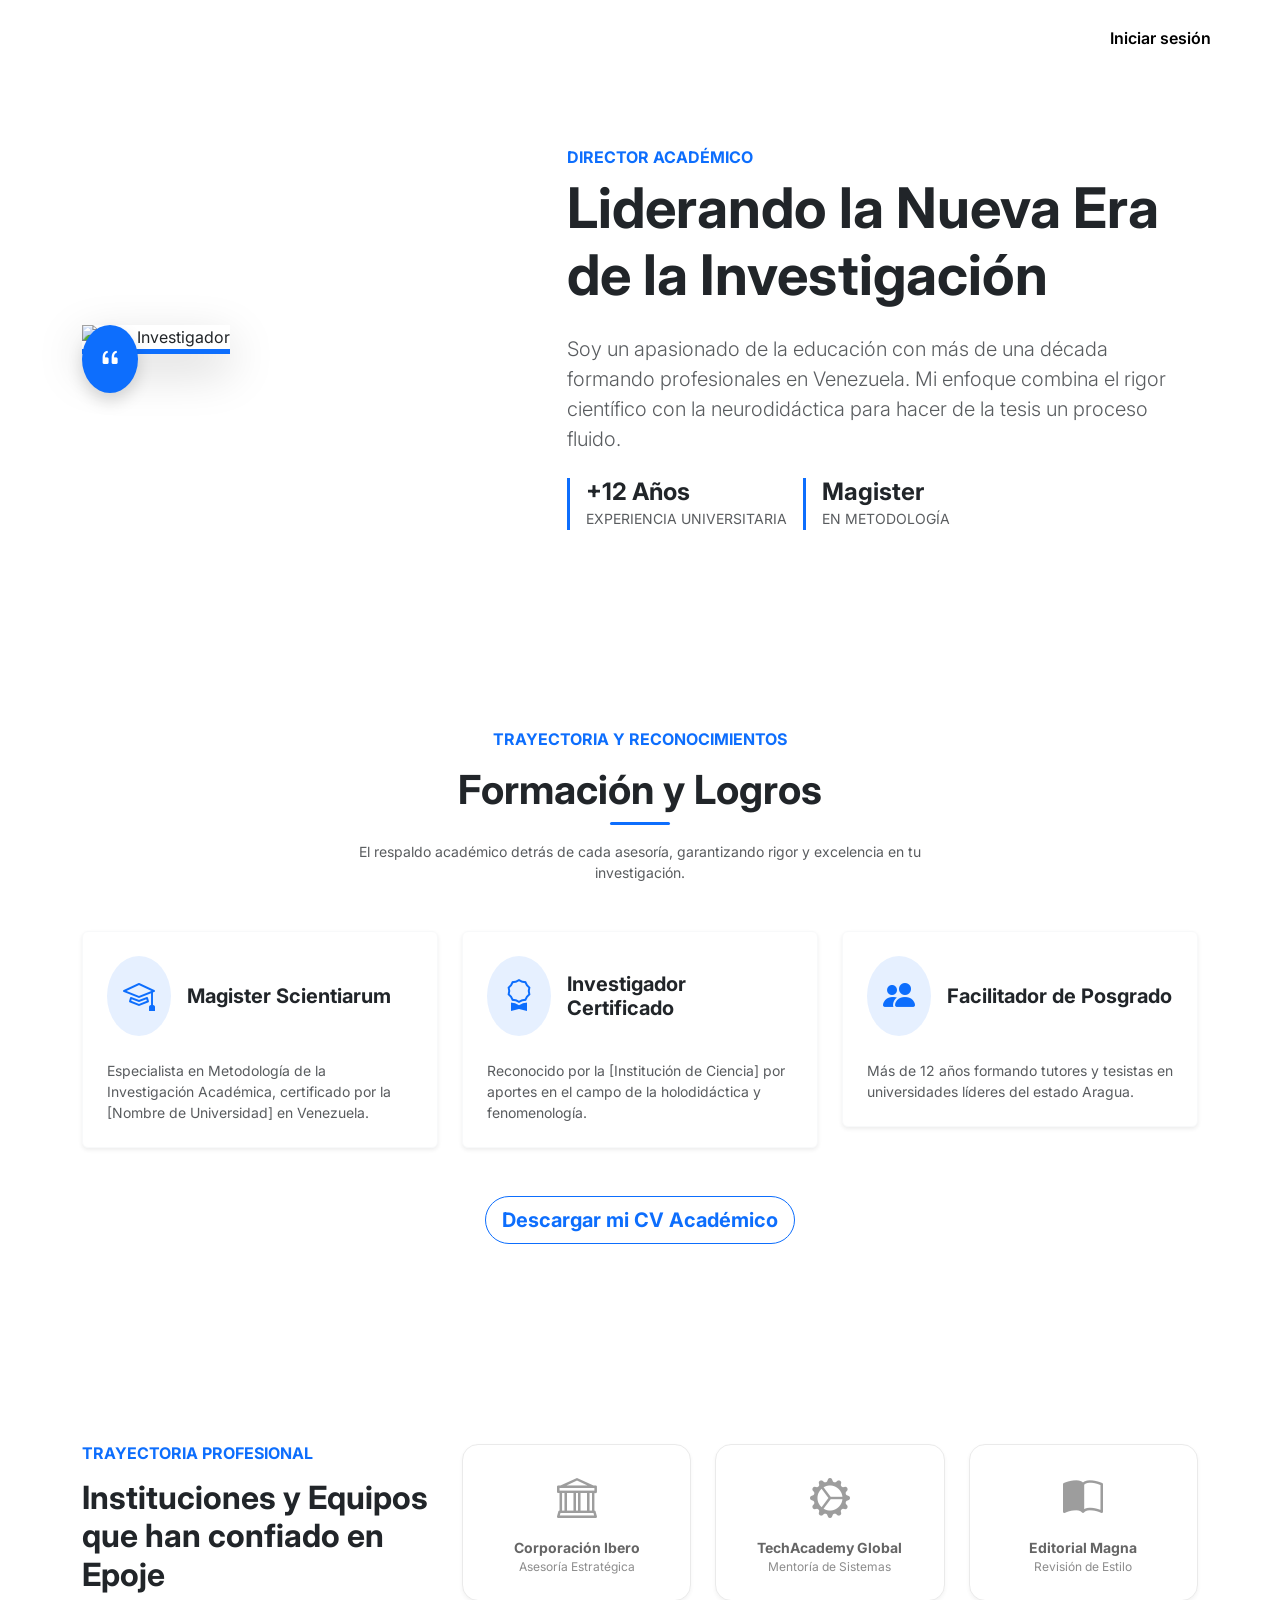
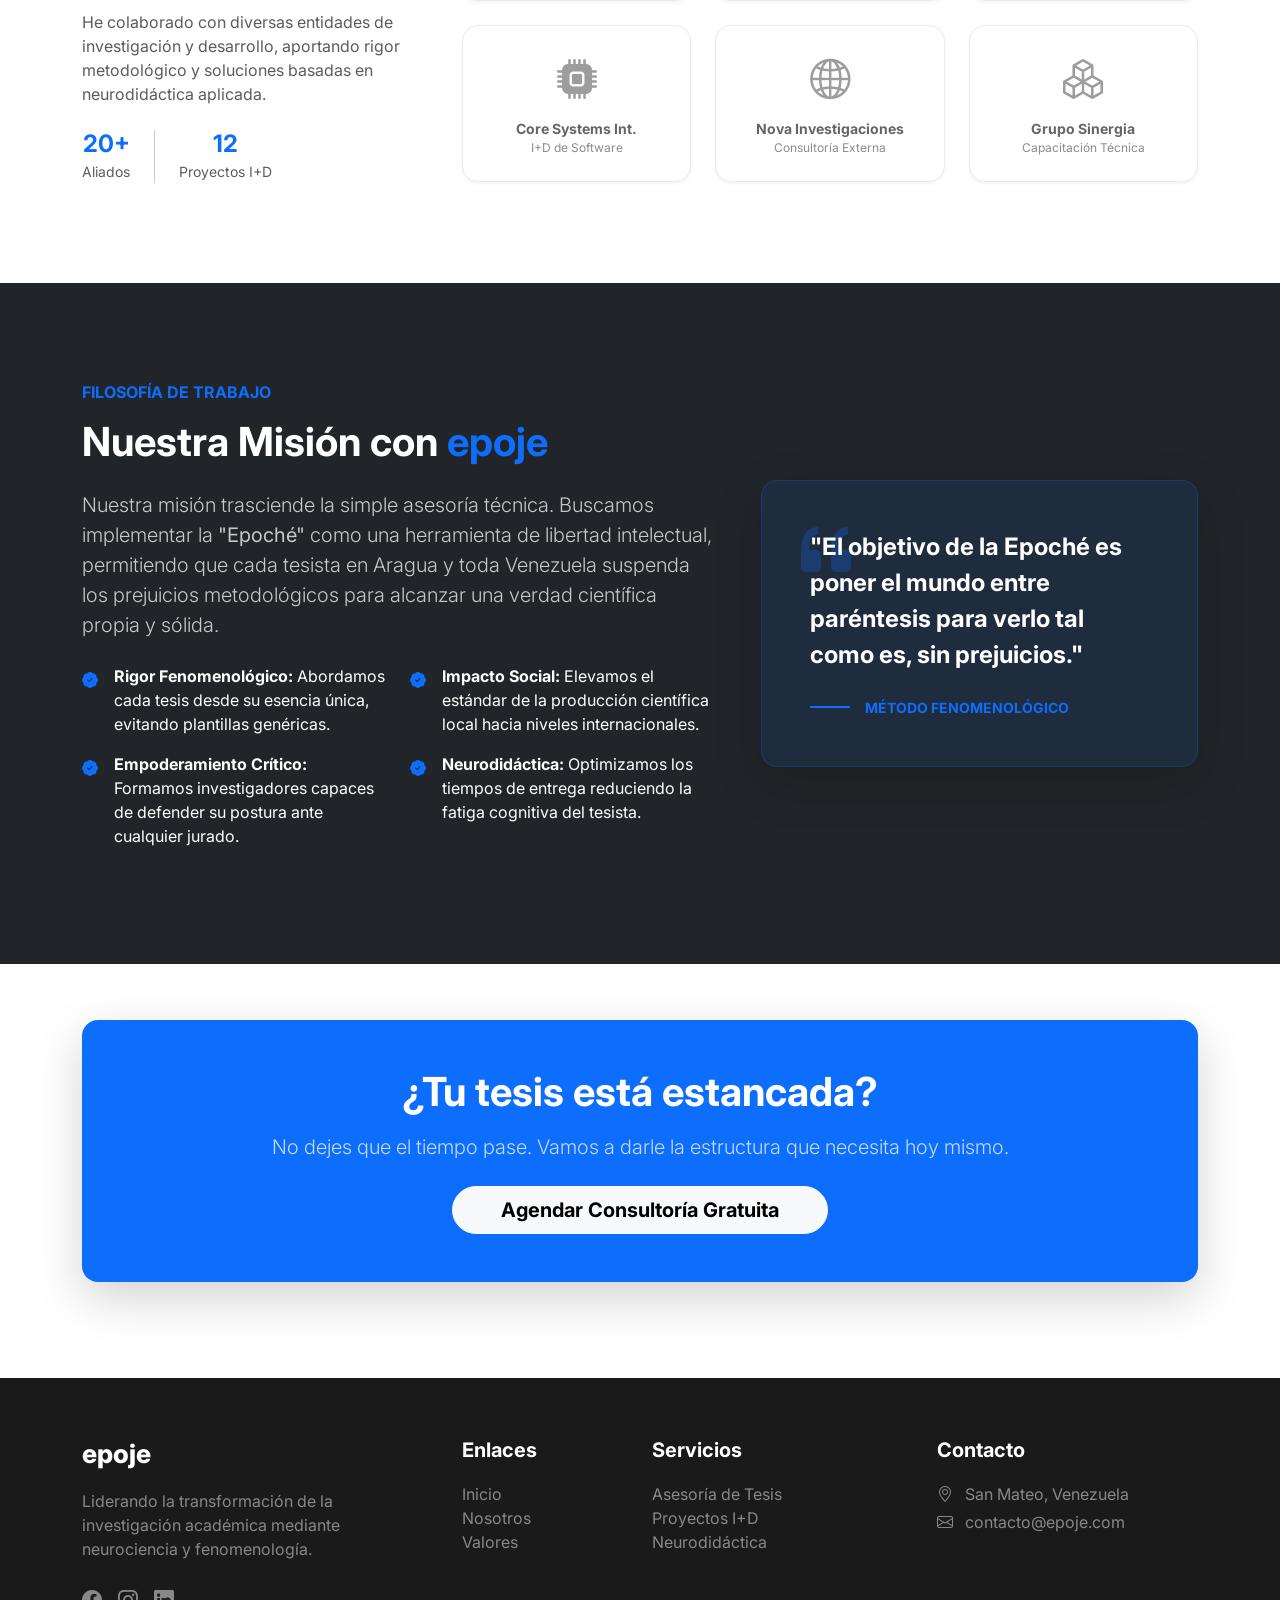
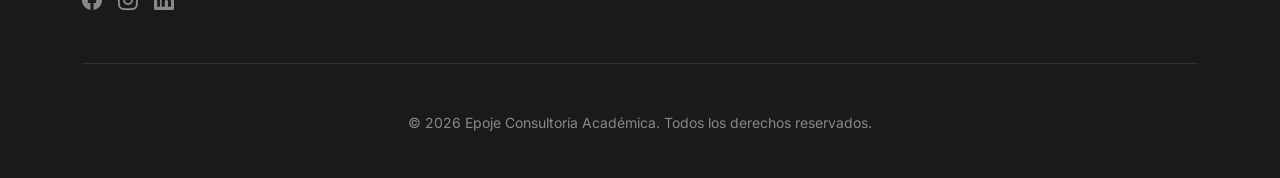
==== epoje/about.html @ 4987ef3f "Add files via upload" ====
<!DOCTYPE html>
<html lang="es">
<head>
    <meta charset="UTF-8">
    <meta name="viewport" content="width=device-width, initial-scale=1.0">
    <title>Epoje - Innovación Educativa</title>
    <link href="https://cdn.jsdelivr.net/npm/bootstrap@5.3.0/dist/css/bootstrap.min.css" rel="stylesheet">
    <link href="https://fonts.googleapis.com/css2?family=Inter:wght@400;600;800&display=swap" rel="stylesheet">
    <link rel="stylesheet" href="https://cdn.jsdelivr.net/npm/bootstrap-icons@1.11.1/font/bootstrap-icons.css">
    <link rel="stylesheet" href="css/style.css">

</head>
<body>

    <nav class="navbar navbar-expand-lg navbar-epoje fixed-top" id="mainNav">
        <div class="container-fluid">
            <a class="navbar-brand navbar-brand-epoje" href="#">epoje</a>

            <button class="navbar-toggler border-0 text-white" type="button" data-bs-toggle="collapse" data-bs-target="#navbarContent">
                <span class="navbar-toggler-icon" style="filter: invert(1);"></span>
            </button>

            <div class="collapse navbar-collapse" id="navbarContent">
                <ul class="navbar-nav ms-auto align-items-center">
                    <li class="nav-item"><a class="nav-link nav-link-modern px-3" href="index.html">Inicio</a></li>
                    <li class="nav-item"><a class="nav-link nav-link-modern px-3" href="about.html">Sobre mí</a></li>
                    <li class="nav-item"><a class="nav-link nav-link-modern px-3" href="contact.html">Contáctanos</a></li>
                    <li class="nav-item ms-lg-3">
                        <a href="login.html" href="nav-link">
                            <button class="btn btn-nav px-4 py-2">Iniciar sesión</button>
                        </a>
                    </li>
                </ul>
            </div>
        </div>
    </nav>

    <section class="section-padding bg-white mt-5 fade-in-up">
        <div class="container">
            <div class="row g-5 align-items-center">
                <div class="col-lg-5">
                    <div class="position-relative">
                        <img src="https://images.unsplash.com/photo-1472099645785-5658abf4ff4e?q=80&w=800" 
                        alt="Msc. Investigador" class="img-fluid rounded-custom shadow-lg border-bottom border-primary border-5">
                        <div class="position-absolute top-0 start-0 bg-primary rounded-circle p-3 mt-n3 ms-n3 shadow">
                            <i class="bi bi-quote text-white fs-4"></i>
                        </div>
                    </div>
                </div>
                <div class="col-lg-7">
                    <h6 class="text-primary fw-bold text-uppercase ls-2">Director Académico</h6>
                    <h1 class="display-4 fw-bold mb-4">Liderando la Nueva Era de la Investigación</h1>
                    <p class="lead text-muted mb-4">Soy un apasionado de la educación con más de una década formando profesionales en Venezuela. Mi enfoque combina el rigor científico con la neurodidáctica para hacer de la tesis un proceso fluido.</p>
                    <div class="d-flex gap-3">
                        <div class="border-start border-primary border-3 ps-3">
                            <span class="d-block h4 fw-bold mb-0">+12 Años</span>
                            <small class="text-muted text-uppercase">Experiencia Universitaria</small>
                        </div>
                        <div class="border-start border-primary border-3 ps-3">
                            <span class="d-block h4 fw-bold mb-0">Magister</span>
                            <small class="text-muted text-uppercase">En Metodología</small>
                        </div>
                    </div>
                </div>
            </div>
        </div>
    </section>



    <section class="section-padding bg-white"> 

        <div class="container text-center mb-5">
            <h6 class="text-primary fw-bold text-uppercase mb-3">Trayectoria y Reconocimientos</h6>
            <h2 class="display-6 fw-bold text-dark">Formación y Logros</h2>
            <div class="mx-auto bg-primary rounded" style="width: 60px; height: 3px;"></div>
            <p class="text-muted mt-3 mx-auto small" style="max-width: 600px;">El respaldo académico detrás de cada asesoría, garantizando rigor y excelencia en tu investigación.</p>
        </div>

        <div class="container">
            <div class="row g-4 justify-content-center">
                <div class="col-md-4">
                    <div class="card border border-light shadow-sm p-4 hover-lift bg-white">
                        <div class="d-flex align-items-center mb-4">
                            <div class="bg-primary bg-opacity-10 rounded-circle p-3 me-3">
                                <i class="bi bi-mortarboard fs-2 text-primary"></i>
                            </div>
                            <h5 class="fw-bold mb-0 text-dark">Magister Scientiarum</h5>
                        </div>
                        <p class="text-muted small mb-0">Especialista en Metodología de la Investigación Académica, certificado por la [Nombre de Universidad] en Venezuela.</p>
                    </div>
                </div>

                <div class="col-md-4">
                    <div class="card border border-light shadow-sm p-4 hover-lift bg-white">
                        <div class="d-flex align-items-center mb-4">
                            <div class="bg-primary bg-opacity-10 rounded-circle p-3 me-3">
                                <i class="bi bi-award fs-2 text-primary"></i>
                            </div>
                            <h5 class="fw-bold mb-0 text-dark">Investigador Certificado</h5>
                        </div>
                        <p class="text-muted small mb-0">Reconocido por la [Institución de Ciencia] por aportes en el campo de la holodidáctica y fenomenología.</p>
                    </div>
                </div>

                <div class="col-md-4">
                    <div class="card border border-light shadow-sm p-4 hover-lift bg-white">
                        <div class="d-flex align-items-center mb-4">
                            <div class="bg-primary bg-opacity-10 rounded-circle p-3 me-3">
                                <i class="bi bi-people-fill fs-2 text-primary"></i>
                            </div>
                            <h5 class="fw-bold mb-0 text-dark">Facilitador de Posgrado</h5>
                        </div>
                        <p class="text-muted small mb-0">Más de 12 años formando tutores y tesistas en universidades líderes del estado Aragua.</p>
                    </div>
                </div>
            </div>

            <div class="text-center mt-5">
                <a href="#" class="btn btn-outline-primary btn-lg rounded-pill fw-bold">Descargar mi CV Académico</a>
            </div>
        </div>
    </section>


    <section class="section-padding bg-white">
        <div class="container">
            <div class="row align-items-center">
                <div class="col-lg-4 text-center text-lg-start mb-5 mb-lg-0">
                    <h6 class="text-primary fw-bold text-uppercase mb-3">Trayectoria Profesional</h6>
                    <h2 class="fw-bold text-dark">Instituciones y Equipos que han confiado en Epoje</h2>
                    <p class="text-muted mt-3">He colaborado con diversas entidades de investigación y desarrollo, aportando rigor metodológico y soluciones basadas en neurodidáctica aplicada.</p>
                    <div class="d-flex justify-content-center justify-content-lg-start gap-3 mt-4">
                        <div class="text-center">
                            <h4 class="fw-bold mb-0 text-primary">20+</h4>
                            <small class="text-muted">Aliados</small>
                        </div>
                        <div class="vr mx-2"></div>
                        <div class="text-center">
                            <h4 class="fw-bold mb-0 text-primary">12</h4>
                            <small class="text-muted">Proyectos I+D</small>
                        </div>
                    </div>
                </div>

                <div class="col-lg-8">
                    <div class="row g-4 justify-content-center">
                        <div class="col-6 col-md-4">
                            <div class="p-4 border rounded-4 text-center hover-lift bg-white h-100 d-flex flex-column justify-content-center align-items-center grayscale-filter shadow-sm">
                                <i class="bi bi-bank fs-1 mb-2 text-secondary"></i>
                                <span class="fw-bold small text-dark d-block">Corporación Ibero</span>
                                <small class="text-muted" style="font-size: 0.75rem;">Asesoría Estratégica</small>
                            </div>
                        </div>

                        <div class="col-6 col-md-4">
                            <div class="p-4 border rounded-4 text-center hover-lift bg-white h-100 d-flex flex-column justify-content-center align-items-center grayscale-filter shadow-sm">
                                <i class="bi bi-gear-wide-connected fs-1 mb-2 text-secondary"></i>
                                <span class="fw-bold small text-dark d-block">TechAcademy Global</span>
                                <small class="text-muted" style="font-size: 0.75rem;">Mentoría de Sistemas</small>
                            </div>
                        </div>

                        <div class="col-6 col-md-4">
                            <div class="p-4 border rounded-4 text-center hover-lift bg-white h-100 d-flex flex-column justify-content-center align-items-center grayscale-filter shadow-sm">
                                <i class="bi bi-book-half fs-1 mb-2 text-secondary"></i>
                                <span class="fw-bold small text-dark d-block">Editorial Magna</span>
                                <small class="text-muted" style="font-size: 0.75rem;">Revisión de Estilo</small>
                            </div>
                        </div>

                        <div class="col-6 col-md-4">
                            <div class="p-4 border rounded-4 text-center hover-lift bg-white h-100 d-flex flex-column justify-content-center align-items-center grayscale-filter shadow-sm">
                                <i class="bi bi-cpu-fill fs-1 mb-2 text-secondary"></i>
                                <span class="fw-bold small text-dark d-block">Core Systems Int.</span>
                                <small class="text-muted" style="font-size: 0.75rem;">I+D de Software</small>
                            </div>
                        </div>

                        <div class="col-6 col-md-4">
                            <div class="p-4 border rounded-4 text-center hover-lift bg-white h-100 d-flex flex-column justify-content-center align-items-center grayscale-filter shadow-sm">
                                <i class="bi bi-globe2 fs-1 mb-2 text-secondary"></i>
                                <span class="fw-bold small text-dark d-block">Nova Investigaciones</span>
                                <small class="text-muted" style="font-size: 0.75rem;">Consultoría Externa</small>
                            </div>
                        </div>

                        <div class="col-6 col-md-4">
                            <div class="p-4 border rounded-4 text-center hover-lift bg-white h-100 d-flex flex-column justify-content-center align-items-center grayscale-filter shadow-sm">
                                <i class="bi bi-boxes fs-1 mb-2 text-secondary"></i>
                                <span class="fw-bold small text-dark d-block">Grupo Sinergia</span>
                                <small class="text-muted" style="font-size: 0.75rem;">Capacitación Técnica</small>
                            </div>
                        </div>
                    </div>
                </div>
            </div>
        </div>
    </section>


    <section class="section-padding bg-dark text-white">
        <div class="container">
            <div class="row align-items-center g-5">
                <div class="col-lg-7">
                    <h6 class="text-primary fw-bold text-uppercase mb-3">Filosofía de Trabajo</h6>
                    <h2 class="display-6 fw-bold mb-4">Nuestra Misión con <span class="text-primary text-lowercase">epoje</span></h2>

                    <p class="opacity-75 mb-4 lead">
                        Nuestra misión trasciende la simple asesoría técnica. Buscamos implementar la <strong>"Epoché"</strong> como una herramienta de libertad intelectual, permitiendo que cada tesista en Aragua y toda Venezuela suspenda los prejuicios metodológicos para alcanzar una verdad científica propia y sólida.
                    </p>

                    <div class="row g-4">
                        <div class="col-md-6">
                            <ul class="list-unstyled">
                                <li class="mb-3 d-flex align-items-start">
                                    <i class="bi bi-patch-check-fill text-primary me-3 mt-1"></i>
                                    <span><strong>Rigor Fenomenológico:</strong> Abordamos cada tesis desde su esencia única, evitando plantillas genéricas.</span>
                                </li>
                                <li class="mb-3 d-flex align-items-start">
                                    <i class="bi bi-patch-check-fill text-primary me-3 mt-1"></i>
                                    <span><strong>Empoderamiento Crítico:</strong> Formamos investigadores capaces de defender su postura ante cualquier jurado.</span>
                                </li>
                            </ul>
                        </div>
                        <div class="col-md-6">
                            <ul class="list-unstyled">
                                <li class="mb-3 d-flex align-items-start">
                                    <i class="bi bi-patch-check-fill text-primary me-3 mt-1"></i>
                                    <span><strong>Impacto Social:</strong> Elevamos el estándar de la producción científica local hacia niveles internacionales.</span>
                                </li>
                                <li class="mb-3 d-flex align-items-start">
                                    <i class="bi bi-patch-check-fill text-primary me-3 mt-1"></i>
                                    <span><strong>Neurodidáctica:</strong> Optimizamos los tiempos de entrega reduciendo la fatiga cognitiva del tesista.</span>
                                </li>
                            </ul>
                        </div>
                    </div>
                </div>

                <div class="col-lg-5">
                    <div class="p-5 bg-primary bg-opacity-10 rounded-4 border border-primary border-opacity-25 shadow-lg position-relative">
                        <i class="bi bi-quote text-primary opacity-25 position-absolute top-0 start-0 m-4 display-1"></i>
                        <div class="position-relative z-1">
                            <h4 class="fw-bold lh-base mb-4">"El objetivo de la Epoché es poner el mundo entre paréntesis para verlo tal como es, sin prejuicios."</h4>
                            <div class="d-flex align-items-center">
                                <div class="bg-primary" style="width: 40px; height: 2px; margin-right: 15px;"></div>
                                <p class="mb-0 text-primary fw-bold text-uppercase small ls-2">Método Fenomenológico</p>
                            </div>
                        </div>
                    </div>
                </div>
            </div>
        </div>
    </section>

    <section class="my-5 pb-5 pt-2 fade-in-up">
        <div class="container">
            <div class="bg-primary p-5 rounded-4 text-center text-white shadow-lg">
                <h2 class="display-6 fw-bold mb-3">¿Tu tesis está estancada?</h2>
                <p class="lead opacity-75 mb-4">No dejes que el tiempo pase. Vamos a darle la estructura que necesita hoy mismo.</p>
                <a href="https://wa.me/58XXXXXXXXXX" class="btn btn-light btn-lg rounded-pill px-5 fw-bold hover-lift">
                    Agendar Consultoría Gratuita
                </a>
            </div>
        </div>
    </section>

    <footer style="height:400px;">
        <div class="container">
            <div class="row g-4">
                <div class="col-lg-4">
                    <h5 class="navbar-brand-epoje text-white">epoje</h5>
                    <p class="pe-lg-5">Liderando la transformación de la investigación académica mediante neurociencia y fenomenología.</p>
                    <div class="d-flex gap-3 fs-5 mt-4">
                        <a href="#"><i class="bi bi-facebook"></i></a>
                        <a href="#"><i class="bi bi-instagram"></i></a>
                        <a href="#"><i class="bi bi-linkedin"></i></a>
                    </div>
                </div>
                <div class="col-6 col-lg-2">
                    <h5>Enlaces</h5>
                    <ul class="list-unstyled">
                        <li><a href="#inicio">Inicio</a></li>
                        <li><a href="#nosotros">Nosotros</a></li>
                        <li><a href="#valores">Valores</a></li>
                    </ul>
                </div>
                <div class="col-6 col-lg-3">
                    <h5>Servicios</h5>
                    <ul class="list-unstyled">
                        <li><a href="#">Asesoría de Tesis</a></li>
                        <li><a href="#">Proyectos I+D</a></li>
                        <li><a href="#">Neurodidáctica</a></li>
                    </ul>
                </div>
                <div class="col-lg-3">
                    <h5>Contacto</h5>
                    <p class="mb-1"><i class="bi bi-geo-alt me-2"></i> San Mateo, Venezuela</p>
                    <p class="mb-1"><i class="bi bi-envelope me-2"></i> contacto@epoje.com</p>
                </div>
            </div>
            <hr class="my-5 border-secondary">
            <div class="text-center small">
                <p>&copy; 2026 Epoje Consultoría Académica. Todos los derechos reservados.</p>
            </div>
        </div>
    </footer>

    <script src="https://cdn.jsdelivr.net/npm/bootstrap@5.3.0/dist/js/bootstrap.bundle.min.js"></script>

    <script src="js/main.js"></script>
</body>
</html>
---- epoje/css/style.css ----
:root {
    --navbar-height: 75px;
    --brand-dark: #1a1a1b;
    --accent-blue: #0061ff;
}

body { font-family: 'Inter', sans-serif; overflow-x: hidden; }

/* --- NAVBAR --- */
.navbar-epoje {
    height: var(--navbar-height);
    transition: all 0.4s ease-in-out;
    padding: 0 2rem;
    background-color: transparent;
}
.navbar-brand-epoje {
    font-size: 26px;
    font-weight: 800;
    color: #ffffff !important;
    transition: color 0.4s;
}
.nav-link-modern {
    color: rgba(255,255,255,0.9) !important;
    font-weight: 500;
    transition: color 0.4s;
}
.btn-nav {
    background-color: #ffffff;
    color: #000;
    border-radius: 8px;
    font-weight: 600;
    transition: all 0.4s;
}

/* --- NAVBAR SCROLLED --- */
.navbar-epoje.scrolled {
    background-color: rgba(255, 255, 255, 0.98);
    height: 65px;
    box-shadow: 0 4px 20px rgba(0,0,0,0.08);
    border-bottom: 1px solid #eee;
}
.navbar-epoje.scrolled .navbar-brand-epoje,
.navbar-epoje.scrolled .nav-link-modern {
    color: var(--brand-dark) !important;
}
.navbar-epoje.scrolled .btn-nav {
    background-color: var(--brand-dark);
    color: #ffffff;
}

/* --- HERO CARRUSEL --- */
.carousel-item { height: 100vh; background: no-repeat center center scroll; background-size: cover; }
.carousel-overlay { position: absolute; top: 0; left: 0; width: 100%; height: 100%; background: rgba(0, 0, 0, 0.55); }
.carousel-caption { z-index: 10; bottom: 30%; }
.carousel-caption h2 { font-size: clamp(2.5rem, 5vw, 4.5rem); font-weight: 800; letter-spacing: -2px; }

/* --- SECCIONES DE CONTENIDO --- */
.section-padding { padding: 100px 0; }
.card-value {
    border: none;
    border-radius: 16px;
    transition: transform 0.3s ease, box-shadow 0.3s ease;
    height: 100%;
    background: #f8f9fa;
}
.card-value:hover {
    transform: translateY(-10px);
    box-shadow: 0 20px 40px rgba(0,0,0,0.05);
    background: #fff;
}
.icon-box {
    width: 60px;
    height: 60px;
    background: var(--brand-dark);
    color: white;
    display: flex;
    align-items: center;
    justify-content: center;
    border-radius: 12px;
    margin-bottom: 20px;
}

/* Efecto para que los logos se vean elegantes */
.grayscale-filter {
    filter: grayscale(100%);
    opacity: 0.7;
    transition: all 0.3s ease;
}
.grayscale-filter:hover {
    filter: grayscale(0%);
    opacity: 1;
    border-color: var(--bs-primary) !important;
}
.grayscale-filter i {
    transition: color 0.3s ease;
}
.grayscale-filter:hover i {
    color: var(--bs-primary) !important;
}

/* --- FOOTER --- */
footer { background-color: var(--brand-dark); color: #888; padding: 60px 0 30px; }
footer h5 { color: #fff; font-weight: 700; margin-bottom: 20px; }
footer a { color: #888; text-decoration: none; transition: 0.3s; }
footer a:hover { color: #fff; }

@media (max-width: 991px) {
    .navbar-collapse { background: white; padding: 1.5rem; border-radius: 12px; margin-top: 10px; }
    .nav-link-modern { color: var(--brand-dark) !important; margin-bottom: 10px; }
}

.hover-lift {
    transition: transform 0.3s ease, shadow 0.3s ease;
}
.hover-lift:hover {
    transform: translateY(-10px);
    box-shadow: 0 1rem 3rem rgba(0,0,0,.175)!important;
}
.fade-in-up {
    animation: fadeInUp 0.8s ease-out forwards;
}
@keyframes fadeInUp {
    from { opacity: 0; transform: translateY(30px); }
    to { opacity: 1; transform: translateY(0); }
}
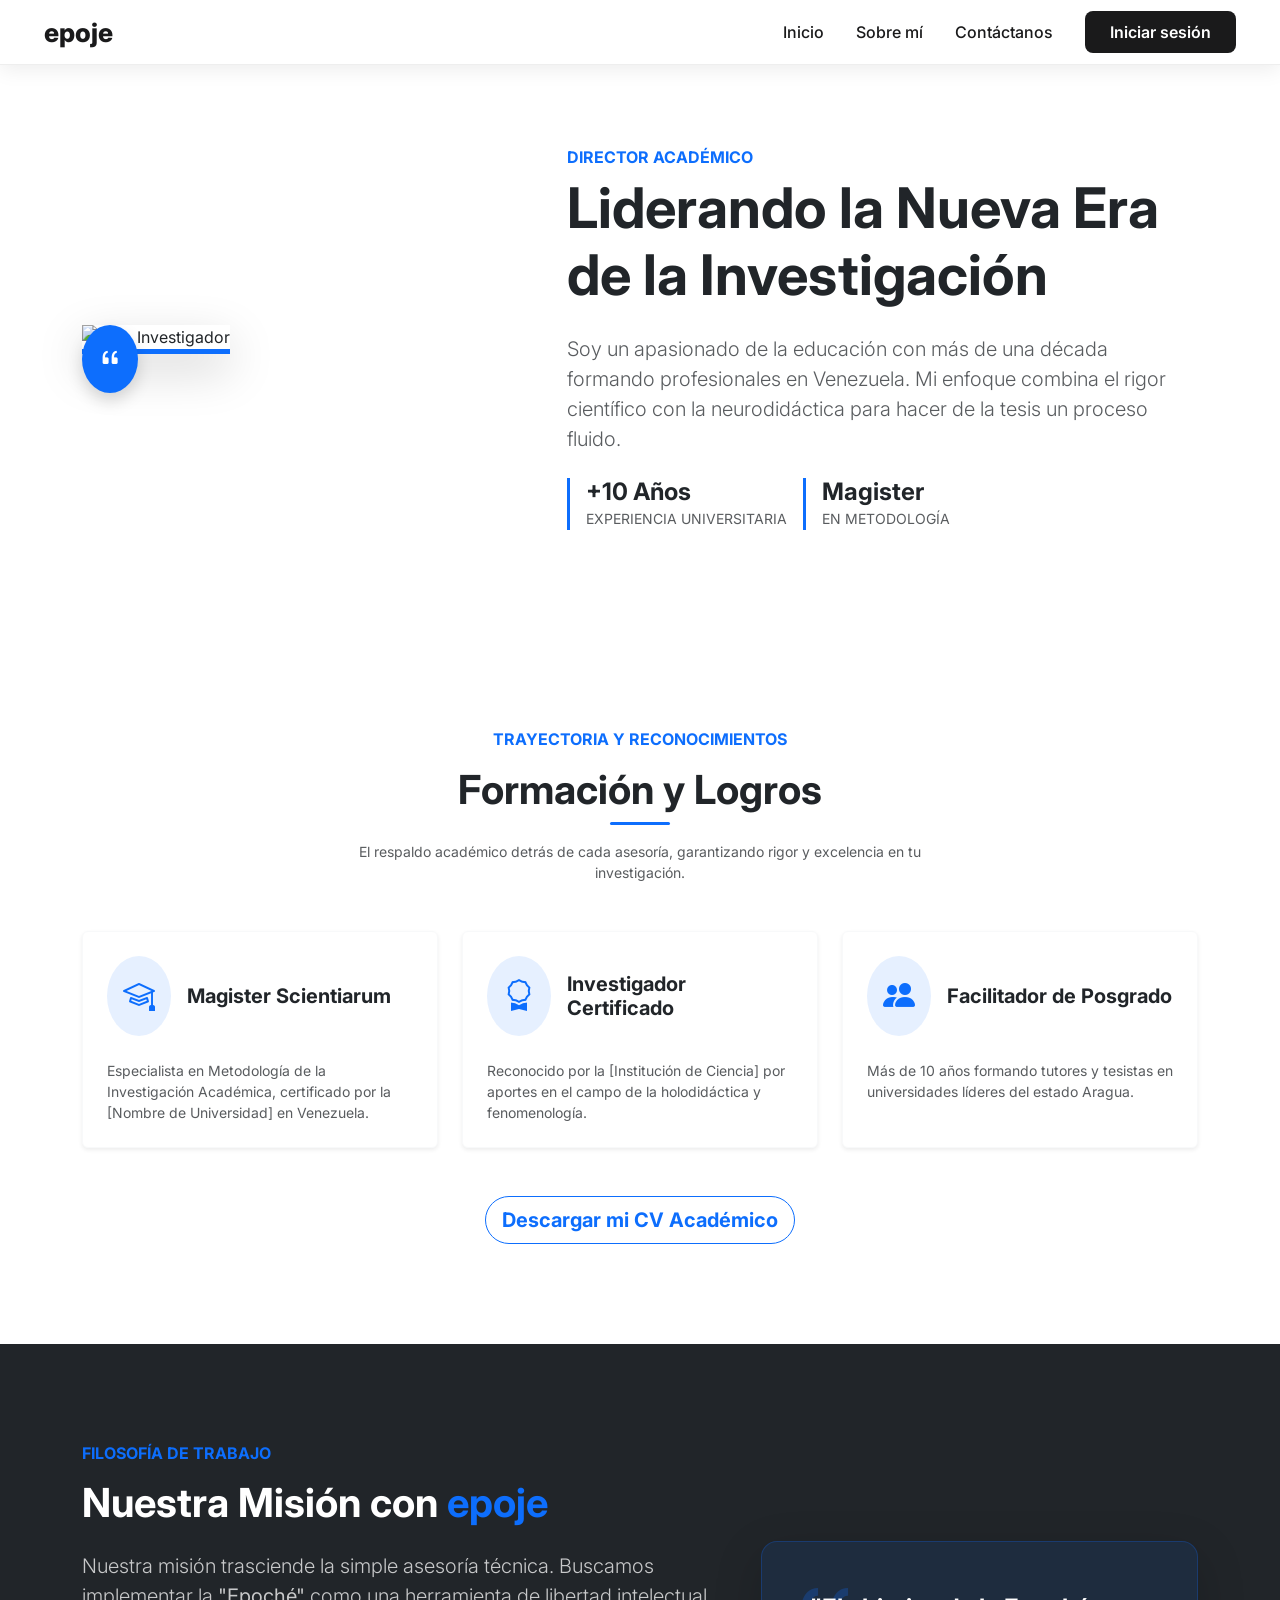
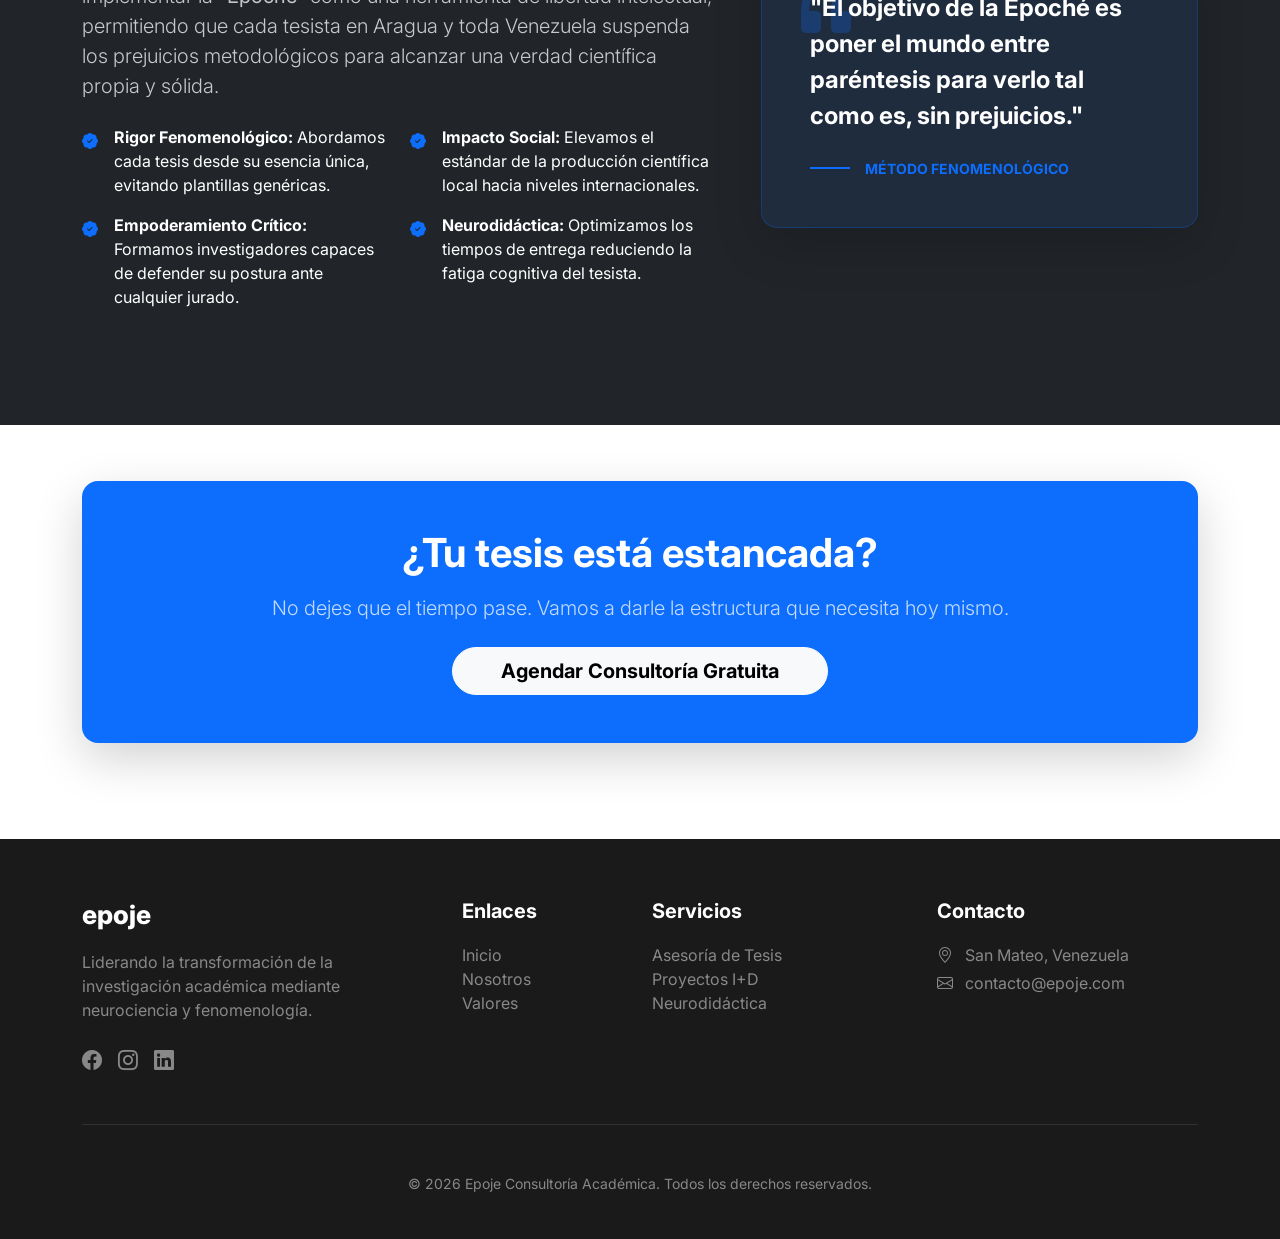
==== commit 1d25772e: "Add files via upload" ====
--- a/epoje/about.html
+++ b/epoje/about.html
@@ -7,12 +7,13 @@
     <link href="https://cdn.jsdelivr.net/npm/bootstrap@5.3.0/dist/css/bootstrap.min.css" rel="stylesheet">
     <link href="https://fonts.googleapis.com/css2?family=Inter:wght@400;600;800&display=swap" rel="stylesheet">
     <link rel="stylesheet" href="https://cdn.jsdelivr.net/npm/bootstrap-icons@1.11.1/font/bootstrap-icons.css">
+    <link href="https://unpkg.com/aos@2.3.1/dist/aos.css" rel="stylesheet">
     <link rel="stylesheet" href="css/style.css">
 
 </head>
 <body>
 
-    <nav class="navbar navbar-expand-lg navbar-epoje fixed-top" id="mainNav">
+    <nav class="navbar navbar-expand-lg navbar-epoje fixed-top scrolled" id="mainNav">
         <div class="container-fluid">
             <a class="navbar-brand navbar-brand-epoje" href="#">epoje</a>
 
@@ -35,28 +36,28 @@
         </div>
     </nav>
 
-    <section class="section-padding bg-white mt-5 fade-in-up">
+    <section class="section-padding bg-white mt-5">
         <div class="container">
             <div class="row g-5 align-items-center">
-                <div class="col-lg-5">
+                <div class="col-lg-5" data-aos="fade-right">
                     <div class="position-relative">
                         <img src="https://images.unsplash.com/photo-1472099645785-5658abf4ff4e?q=80&w=800" 
                         alt="Msc. Investigador" class="img-fluid rounded-custom shadow-lg border-bottom border-primary border-5">
-                        <div class="position-absolute top-0 start-0 bg-primary rounded-circle p-3 mt-n3 ms-n3 shadow">
+                        <div class="position-absolute top-0 start-0 bg-primary rounded-circle p-3 mt-n3 ms-n3 shadow" data-aos="zoom-in" data-aos-delay="400">
                             <i class="bi bi-quote text-white fs-4"></i>
                         </div>
                     </div>
                 </div>
-                <div class="col-lg-7">
+                <div class="col-lg-7" data-aos="fade-left">
                     <h6 class="text-primary fw-bold text-uppercase ls-2">Director Académico</h6>
                     <h1 class="display-4 fw-bold mb-4">Liderando la Nueva Era de la Investigación</h1>
                     <p class="lead text-muted mb-4">Soy un apasionado de la educación con más de una década formando profesionales en Venezuela. Mi enfoque combina el rigor científico con la neurodidáctica para hacer de la tesis un proceso fluido.</p>
                     <div class="d-flex gap-3">
-                        <div class="border-start border-primary border-3 ps-3">
-                            <span class="d-block h4 fw-bold mb-0">+12 Años</span>
+                        <div class="border-start border-primary border-3 ps-3" data-aos="fade-up" data-aos-delay="200">
+                            <span class="d-block h4 fw-bold mb-0">+10 Años</span>
                             <small class="text-muted text-uppercase">Experiencia Universitaria</small>
                         </div>
-                        <div class="border-start border-primary border-3 ps-3">
+                        <div class="border-start border-primary border-3 ps-3" data-aos="fade-up" data-aos-delay="400">
                             <span class="d-block h4 fw-bold mb-0">Magister</span>
                             <small class="text-muted text-uppercase">En Metodología</small>
                         </div>
@@ -66,11 +67,8 @@
         </div>
     </section>
 
-
-
     <section class="section-padding bg-white"> 
-
-        <div class="container text-center mb-5">
+        <div class="container text-center mb-5" data-aos="fade-up">
             <h6 class="text-primary fw-bold text-uppercase mb-3">Trayectoria y Reconocimientos</h6>
             <h2 class="display-6 fw-bold text-dark">Formación y Logros</h2>
             <div class="mx-auto bg-primary rounded" style="width: 60px; height: 3px;"></div>
@@ -79,8 +77,8 @@
 
         <div class="container">
             <div class="row g-4 justify-content-center">
-                <div class="col-md-4">
-                    <div class="card border border-light shadow-sm p-4 hover-lift bg-white">
+                <div class="col-md-4" data-aos="fade-up" data-aos-delay="100">
+                    <div class="card border border-light shadow-sm p-4 hover-lift bg-white h-100">
                         <div class="d-flex align-items-center mb-4">
                             <div class="bg-primary bg-opacity-10 rounded-circle p-3 me-3">
                                 <i class="bi bi-mortarboard fs-2 text-primary"></i>
@@ -91,8 +89,8 @@
                     </div>
                 </div>
 
-                <div class="col-md-4">
-                    <div class="card border border-light shadow-sm p-4 hover-lift bg-white">
+                <div class="col-md-4" data-aos="fade-up" data-aos-delay="200">
+                    <div class="card border border-light shadow-sm p-4 hover-lift bg-white h-100">
                         <div class="d-flex align-items-center mb-4">
                             <div class="bg-primary bg-opacity-10 rounded-circle p-3 me-3">
                                 <i class="bi bi-award fs-2 text-primary"></i>
@@ -103,106 +101,29 @@
                     </div>
                 </div>
 
-                <div class="col-md-4">
-                    <div class="card border border-light shadow-sm p-4 hover-lift bg-white">
+                <div class="col-md-4" data-aos="fade-up" data-aos-delay="300">
+                    <div class="card border border-light shadow-sm p-4 hover-lift bg-white h-100">
                         <div class="d-flex align-items-center mb-4">
                             <div class="bg-primary bg-opacity-10 rounded-circle p-3 me-3">
                                 <i class="bi bi-people-fill fs-2 text-primary"></i>
                             </div>
                             <h5 class="fw-bold mb-0 text-dark">Facilitador de Posgrado</h5>
                         </div>
-                        <p class="text-muted small mb-0">Más de 12 años formando tutores y tesistas en universidades líderes del estado Aragua.</p>
-                    </div>
-                </div>
-            </div>
-
-            <div class="text-center mt-5">
+                        <p class="text-muted small mb-0">Más de 10 años formando tutores y tesistas en universidades líderes del estado Aragua.</p>
+                    </div>
+                </div>
+            </div>
+
+            <div class="text-center mt-5" data-aos="zoom-in">
                 <a href="#" class="btn btn-outline-primary btn-lg rounded-pill fw-bold">Descargar mi CV Académico</a>
             </div>
         </div>
     </section>
 
-
-    <section class="section-padding bg-white">
-        <div class="container">
-            <div class="row align-items-center">
-                <div class="col-lg-4 text-center text-lg-start mb-5 mb-lg-0">
-                    <h6 class="text-primary fw-bold text-uppercase mb-3">Trayectoria Profesional</h6>
-                    <h2 class="fw-bold text-dark">Instituciones y Equipos que han confiado en Epoje</h2>
-                    <p class="text-muted mt-3">He colaborado con diversas entidades de investigación y desarrollo, aportando rigor metodológico y soluciones basadas en neurodidáctica aplicada.</p>
-                    <div class="d-flex justify-content-center justify-content-lg-start gap-3 mt-4">
-                        <div class="text-center">
-                            <h4 class="fw-bold mb-0 text-primary">20+</h4>
-                            <small class="text-muted">Aliados</small>
-                        </div>
-                        <div class="vr mx-2"></div>
-                        <div class="text-center">
-                            <h4 class="fw-bold mb-0 text-primary">12</h4>
-                            <small class="text-muted">Proyectos I+D</small>
-                        </div>
-                    </div>
-                </div>
-
-                <div class="col-lg-8">
-                    <div class="row g-4 justify-content-center">
-                        <div class="col-6 col-md-4">
-                            <div class="p-4 border rounded-4 text-center hover-lift bg-white h-100 d-flex flex-column justify-content-center align-items-center grayscale-filter shadow-sm">
-                                <i class="bi bi-bank fs-1 mb-2 text-secondary"></i>
-                                <span class="fw-bold small text-dark d-block">Corporación Ibero</span>
-                                <small class="text-muted" style="font-size: 0.75rem;">Asesoría Estratégica</small>
-                            </div>
-                        </div>
-
-                        <div class="col-6 col-md-4">
-                            <div class="p-4 border rounded-4 text-center hover-lift bg-white h-100 d-flex flex-column justify-content-center align-items-center grayscale-filter shadow-sm">
-                                <i class="bi bi-gear-wide-connected fs-1 mb-2 text-secondary"></i>
-                                <span class="fw-bold small text-dark d-block">TechAcademy Global</span>
-                                <small class="text-muted" style="font-size: 0.75rem;">Mentoría de Sistemas</small>
-                            </div>
-                        </div>
-
-                        <div class="col-6 col-md-4">
-                            <div class="p-4 border rounded-4 text-center hover-lift bg-white h-100 d-flex flex-column justify-content-center align-items-center grayscale-filter shadow-sm">
-                                <i class="bi bi-book-half fs-1 mb-2 text-secondary"></i>
-                                <span class="fw-bold small text-dark d-block">Editorial Magna</span>
-                                <small class="text-muted" style="font-size: 0.75rem;">Revisión de Estilo</small>
-                            </div>
-                        </div>
-
-                        <div class="col-6 col-md-4">
-                            <div class="p-4 border rounded-4 text-center hover-lift bg-white h-100 d-flex flex-column justify-content-center align-items-center grayscale-filter shadow-sm">
-                                <i class="bi bi-cpu-fill fs-1 mb-2 text-secondary"></i>
-                                <span class="fw-bold small text-dark d-block">Core Systems Int.</span>
-                                <small class="text-muted" style="font-size: 0.75rem;">I+D de Software</small>
-                            </div>
-                        </div>
-
-                        <div class="col-6 col-md-4">
-                            <div class="p-4 border rounded-4 text-center hover-lift bg-white h-100 d-flex flex-column justify-content-center align-items-center grayscale-filter shadow-sm">
-                                <i class="bi bi-globe2 fs-1 mb-2 text-secondary"></i>
-                                <span class="fw-bold small text-dark d-block">Nova Investigaciones</span>
-                                <small class="text-muted" style="font-size: 0.75rem;">Consultoría Externa</small>
-                            </div>
-                        </div>
-
-                        <div class="col-6 col-md-4">
-                            <div class="p-4 border rounded-4 text-center hover-lift bg-white h-100 d-flex flex-column justify-content-center align-items-center grayscale-filter shadow-sm">
-                                <i class="bi bi-boxes fs-1 mb-2 text-secondary"></i>
-                                <span class="fw-bold small text-dark d-block">Grupo Sinergia</span>
-                                <small class="text-muted" style="font-size: 0.75rem;">Capacitación Técnica</small>
-                            </div>
-                        </div>
-                    </div>
-                </div>
-            </div>
-        </div>
-    </section>
-
-
-    <section class="section-padding bg-dark text-white">
+    <section class="section-padding bg-dark text-white overflow-hidden">
         <div class="container">
             <div class="row align-items-center g-5">
-                <div class="col-lg-7">
+                <div class="col-lg-7" data-aos="fade-right">
                     <h6 class="text-primary fw-bold text-uppercase mb-3">Filosofía de Trabajo</h6>
                     <h2 class="display-6 fw-bold mb-4">Nuestra Misión con <span class="text-primary text-lowercase">epoje</span></h2>
 
@@ -213,11 +134,11 @@
                     <div class="row g-4">
                         <div class="col-md-6">
                             <ul class="list-unstyled">
-                                <li class="mb-3 d-flex align-items-start">
+                                <li class="mb-3 d-flex align-items-start" data-aos="fade-up" data-aos-delay="100">
                                     <i class="bi bi-patch-check-fill text-primary me-3 mt-1"></i>
                                     <span><strong>Rigor Fenomenológico:</strong> Abordamos cada tesis desde su esencia única, evitando plantillas genéricas.</span>
                                 </li>
-                                <li class="mb-3 d-flex align-items-start">
+                                <li class="mb-3 d-flex align-items-start" data-aos="fade-up" data-aos-delay="200">
                                     <i class="bi bi-patch-check-fill text-primary me-3 mt-1"></i>
                                     <span><strong>Empoderamiento Crítico:</strong> Formamos investigadores capaces de defender su postura ante cualquier jurado.</span>
                                 </li>
@@ -225,11 +146,11 @@
                         </div>
                         <div class="col-md-6">
                             <ul class="list-unstyled">
-                                <li class="mb-3 d-flex align-items-start">
+                                <li class="mb-3 d-flex align-items-start" data-aos="fade-up" data-aos-delay="300">
                                     <i class="bi bi-patch-check-fill text-primary me-3 mt-1"></i>
                                     <span><strong>Impacto Social:</strong> Elevamos el estándar de la producción científica local hacia niveles internacionales.</span>
                                 </li>
-                                <li class="mb-3 d-flex align-items-start">
+                                <li class="mb-3 d-flex align-items-start" data-aos="fade-up" data-aos-delay="400">
                                     <i class="bi bi-patch-check-fill text-primary me-3 mt-1"></i>
                                     <span><strong>Neurodidáctica:</strong> Optimizamos los tiempos de entrega reduciendo la fatiga cognitiva del tesista.</span>
                                 </li>
@@ -238,7 +159,7 @@
                     </div>
                 </div>
 
-                <div class="col-lg-5">
+                <div class="col-lg-5" data-aos="fade-left">
                     <div class="p-5 bg-primary bg-opacity-10 rounded-4 border border-primary border-opacity-25 shadow-lg position-relative">
                         <i class="bi bi-quote text-primary opacity-25 position-absolute top-0 start-0 m-4 display-1"></i>
                         <div class="position-relative z-1">
@@ -254,8 +175,8 @@
         </div>
     </section>
 
-    <section class="my-5 pb-5 pt-2 fade-in-up">
-        <div class="container">
+    <section class="my-5 pb-5 pt-2">
+        <div class="container" data-aos="zoom-in-up">
             <div class="bg-primary p-5 rounded-4 text-center text-white shadow-lg">
                 <h2 class="display-6 fw-bold mb-3">¿Tu tesis está estancada?</h2>
                 <p class="lead opacity-75 mb-4">No dejes que el tiempo pase. Vamos a darle la estructura que necesita hoy mismo.</p>
@@ -306,9 +227,15 @@
             </div>
         </div>
     </footer>
-
+    
     <script src="https://cdn.jsdelivr.net/npm/bootstrap@5.3.0/dist/js/bootstrap.bundle.min.js"></script>
-
-    <script src="js/main.js"></script>
+    <script src="https://unpkg.com/aos@2.3.1/dist/aos.js"></script>
+    <script>
+        AOS.init({
+            duration: 1000,
+            once: true,
+            offset: 100
+        });
+    </script>
 </body>
 </html>
--- a/epoje/css/style.css
+++ b/epoje/css/style.css
@@ -4,7 +4,11 @@
     --accent-blue: #0061ff;
 }
 
-body { font-family: 'Inter', sans-serif; overflow-x: hidden; }
+html, body {
+    font-family: 'Inter', sans-serif; 
+    overflow-x: hidden;
+    width: 100%;
+}
 
 /* --- NAVBAR --- */
 .navbar-epoje {
@@ -122,4 +126,18 @@
 @keyframes fadeInUp {
     from { opacity: 0; transform: translateY(30px); }
     to { opacity: 1; transform: translateY(0); }
+}
+
+
+.transition-base {
+    transition: all 0.3s ease-in-out;
+}
+.shadow-hover:hover {
+    transform: translateY(-10px); /* Eleva la carta */
+    shadow: 0 1rem 3rem rgba(0,0,0,.175)!important; /* Sombra más profunda */
+    box-shadow: 0 .5rem 1.5rem rgba(0,0,0,.1) !important;
+}
+
+.bg-white{
+    background-color:#FFF;
 }
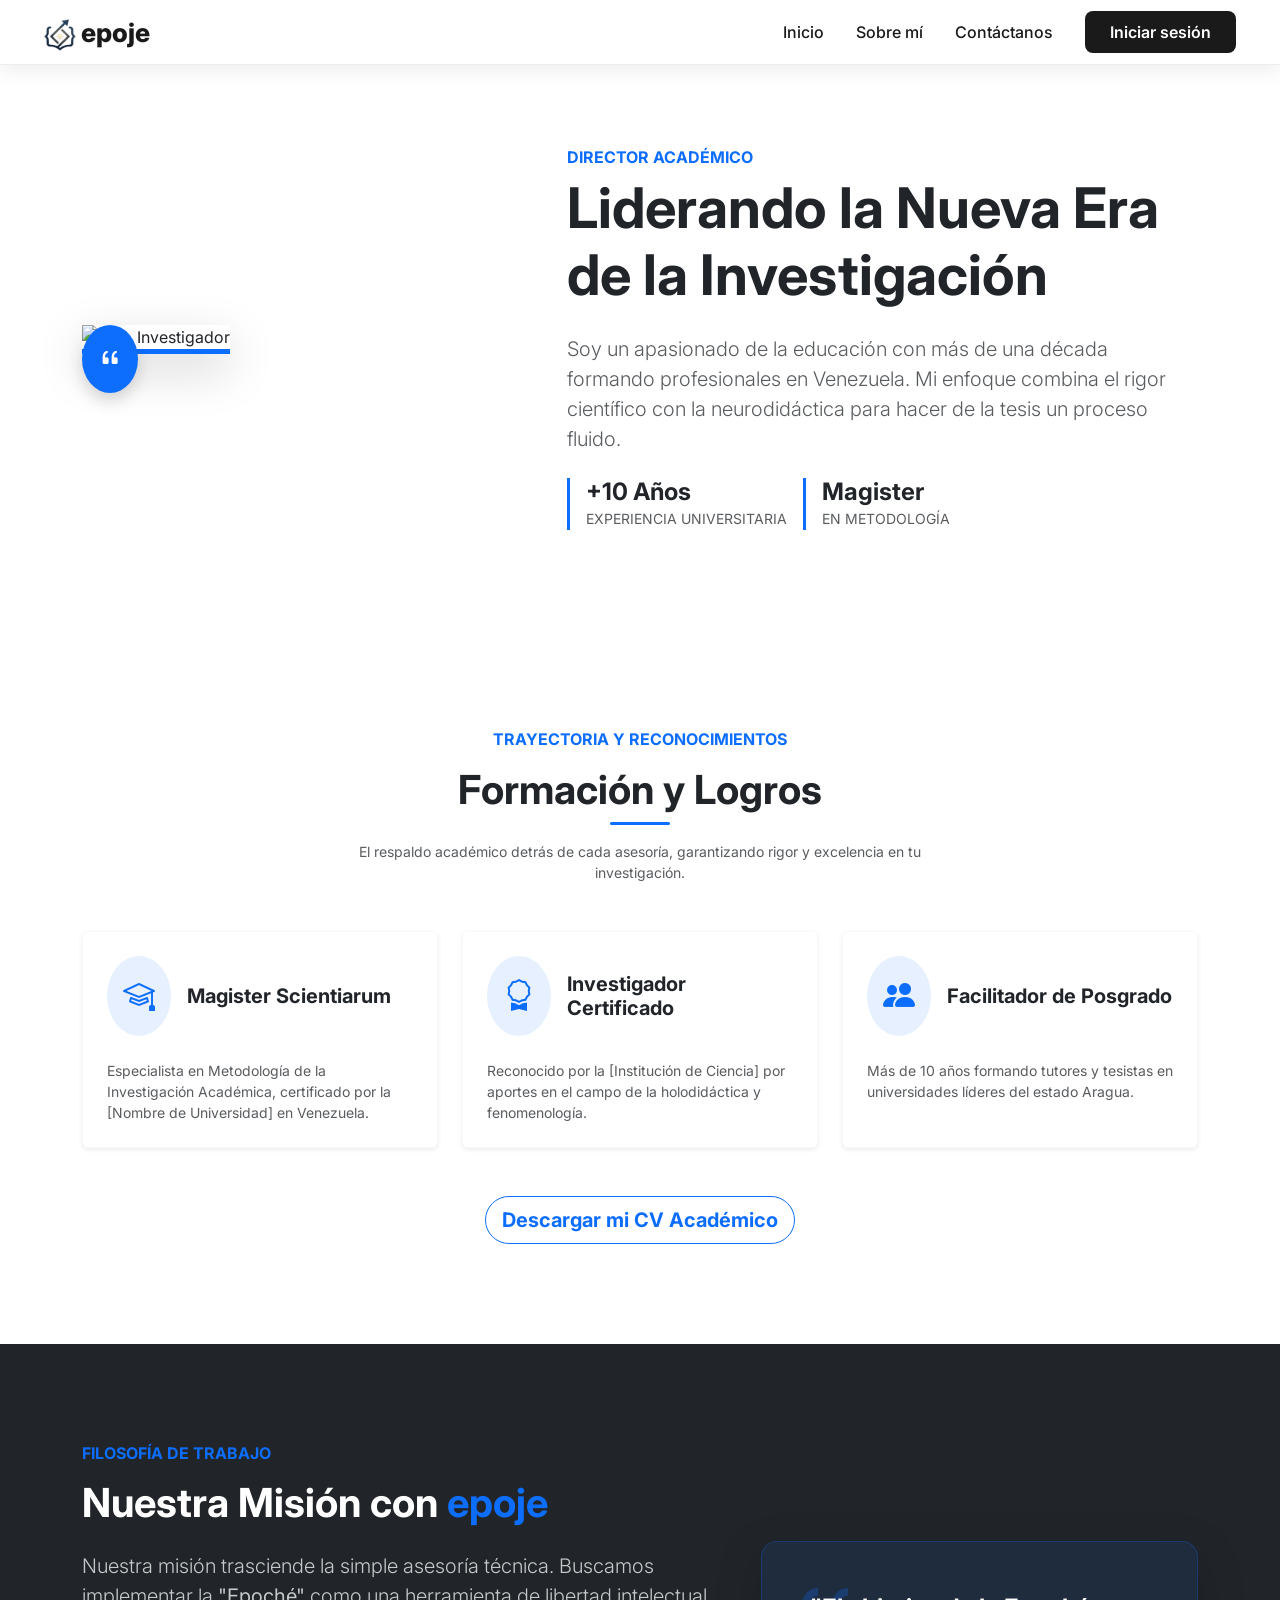
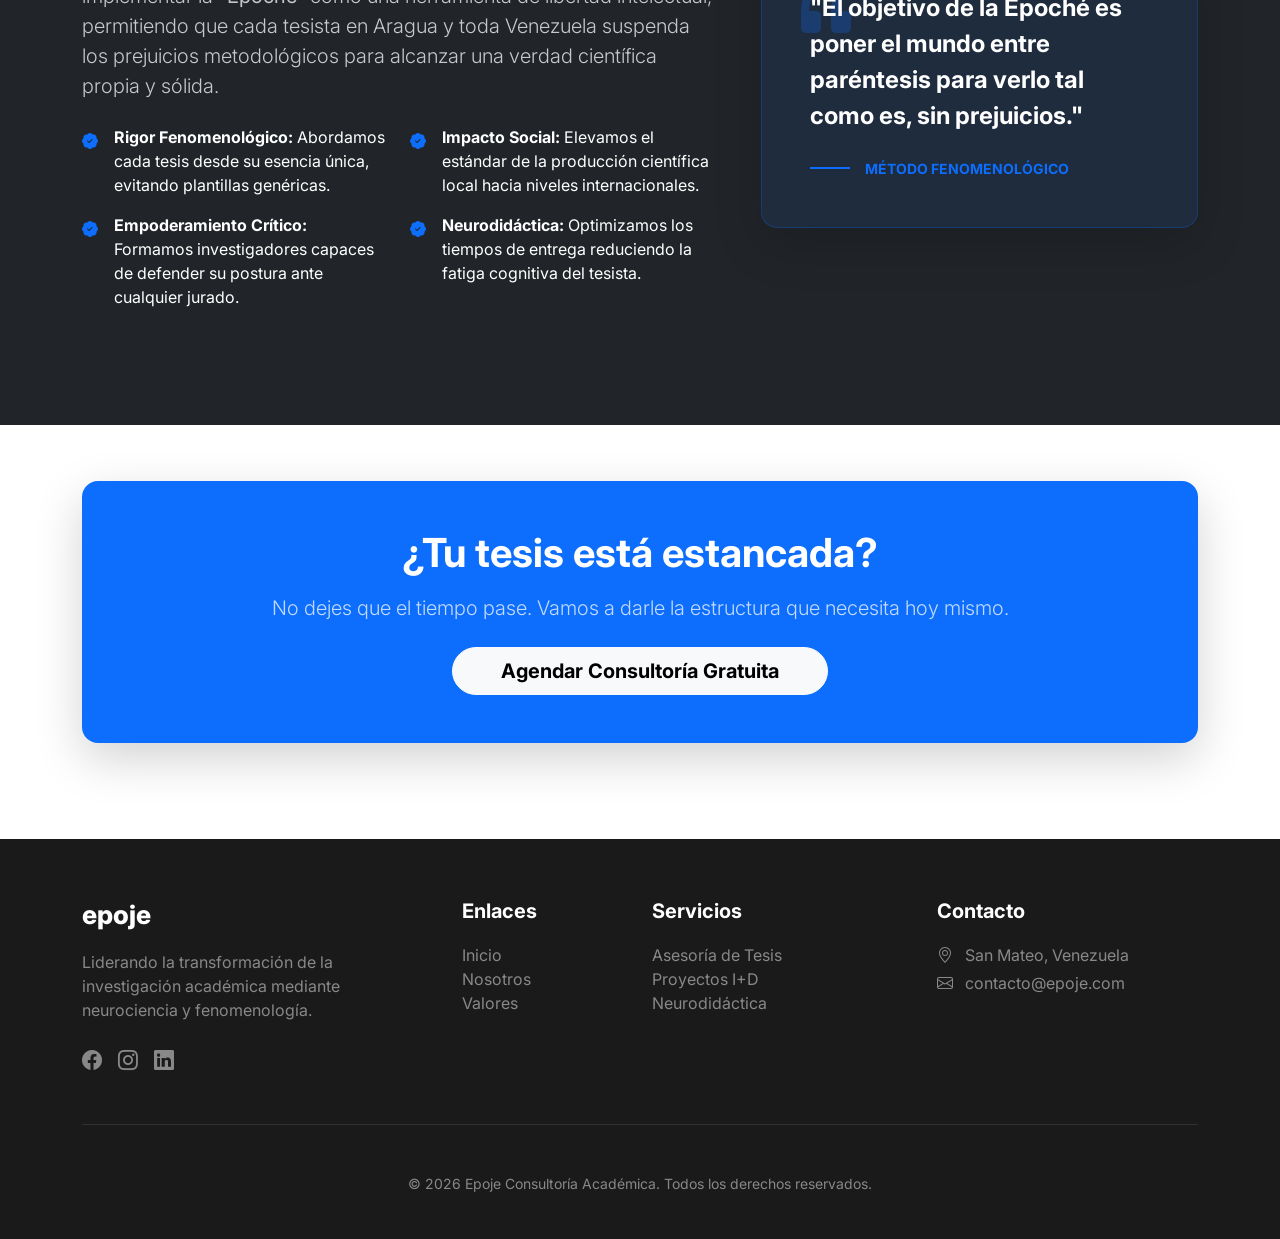
==== commit 0e8603c9: "Add files via upload" ====
--- a/epoje/about.html
+++ b/epoje/about.html
@@ -9,13 +9,17 @@
     <link rel="stylesheet" href="https://cdn.jsdelivr.net/npm/bootstrap-icons@1.11.1/font/bootstrap-icons.css">
     <link href="https://unpkg.com/aos@2.3.1/dist/aos.css" rel="stylesheet">
     <link rel="stylesheet" href="css/style.css">
-
+    <link href="img/favicon/favicon.png" rel="icon">
 </head>
 <body>
 
     <nav class="navbar navbar-expand-lg navbar-epoje fixed-top scrolled" id="mainNav">
         <div class="container-fluid">
-            <a class="navbar-brand navbar-brand-epoje" href="#">epoje</a>
+
+            <a class="navbar-brand navbar-brand-epoje" href="#">
+                <img src="img/favicon/favicon.png" width="32" height="32">
+            epoje
+            </a>
 
             <button class="navbar-toggler border-0 text-white" type="button" data-bs-toggle="collapse" data-bs-target="#navbarContent">
                 <span class="navbar-toggler-icon" style="filter: invert(1);"></span>
@@ -23,17 +27,17 @@
 
             <div class="collapse navbar-collapse" id="navbarContent">
                 <ul class="navbar-nav ms-auto align-items-center">
-                    <li class="nav-item"><a class="nav-link nav-link-modern px-3" href="index.html">Inicio</a></li>
-                    <li class="nav-item"><a class="nav-link nav-link-modern px-3" href="about.html">Sobre mí</a></li>
-                    <li class="nav-item"><a class="nav-link nav-link-modern px-3" href="contact.html">Contáctanos</a></li>
-                    <li class="nav-item ms-lg-3">
-                        <a href="login.html" href="nav-link">
-                            <button class="btn btn-nav px-4 py-2">Iniciar sesión</button>
-                        </a>
-                    </li>
-                </ul>
-            </div>
-        </div>
+                   <li class="nav-item"><a class="nav-link nav-link-modern px-3" href="index.html">Inicio</a></li>
+                   <li class="nav-item"><a class="nav-link nav-link-modern px-3" href="about.html">Sobre mí</a></li>
+                   <li class="nav-item"><a class="nav-link nav-link-modern px-3" href="contact.html">Contáctanos</a></li>
+                   <li class="nav-item ms-lg-3">
+                    <a href="login.html" href="nav-link">
+                        <button class="btn btn-nav px-4 py-2">Iniciar sesión</button>
+                    </a>
+                </li>
+            </ul>
+        </div>
+    </div>
     </nav>
 
     <section class="section-padding bg-white mt-5">
